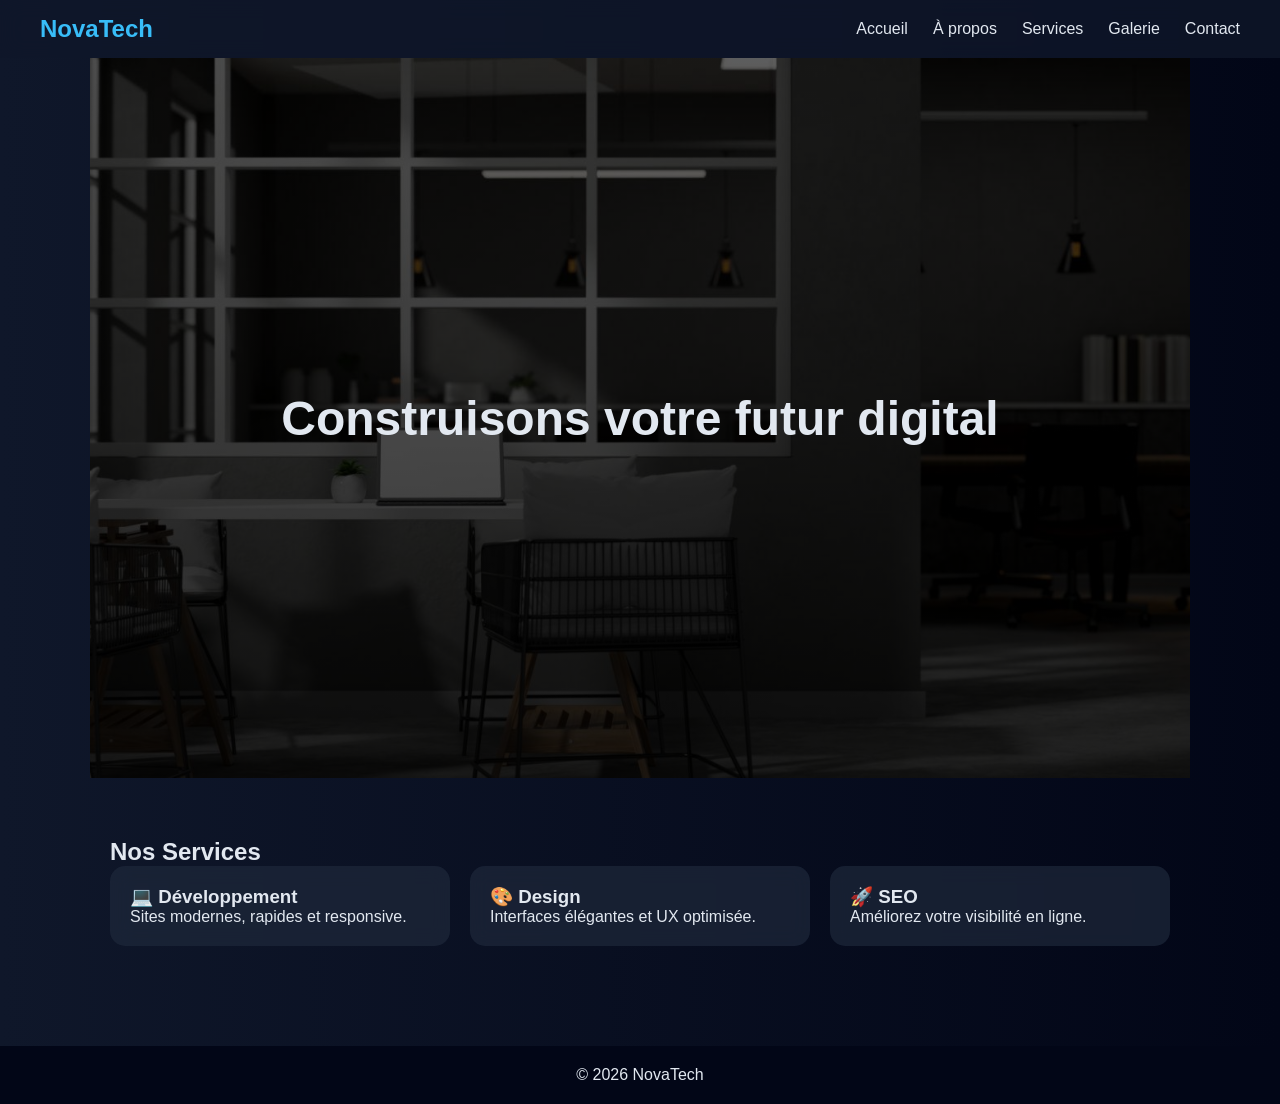
==== tp3/index.html @ 8be9b283 "add tp3" ====
<!DOCTYPE html>
<html lang="fr">
<head>
<meta charset="UTF-8">
<title>NovaTech</title>
<link rel="stylesheet" href="css/style.css">
</head>

<body>

<header>
  <nav>
    <h1>NovaTech</h1>
    <ul>
      <li><a href="index.html">Accueil</a></li>
      <li><a href="pages/about.html">À propos</a></li>
      <li><a href="pages/services.html">Services</a></li>
      <li><a href="pages/gallery.html">Galerie</a></li>
      <li><a href="pages/contact.html">Contact</a></li>
    </ul>
  </nav>
</header>

<section class="hero">
  <h1>Construisons votre futur digital</h1>
</section>

<section>
  <h2>Nos Services</h2>

  <div class="cards">
    <div class="card">
      <h3>💻 Développement</h3>
      <p>Sites modernes, rapides et responsive.</p>
    </div>

    <div class="card">
      <h3>🎨 Design</h3>
      <p>Interfaces élégantes et UX optimisée.</p>
    </div>

    <div class="card">
      <h3>🚀 SEO</h3>
      <p>Améliorez votre visibilité en ligne.</p>
    </div>
  </div>
</section>

<footer>
  <p>© 2026 NovaTech</p>
</footer>

</body>
</html>
---- tp3/css/style.css ----
/* RESET */
* {
  margin: 0;
  padding: 0;
  box-sizing: border-box;
}

/* BODY */
body {
  font-family: 'Segoe UI', sans-serif;
  background: linear-gradient(to right, #0f172a, #020617);
  color: #e2e8f0;
}

/* NAVBAR */
header {
  background: rgba(15, 23, 42, 0.8);
  backdrop-filter: blur(10px);
  padding: 15px 40px;
  position: sticky;
  top: 0;
}

nav {
  display: flex;
  justify-content: space-between;
  align-items: center;
}

nav h1 {
  color: #38bdf8;
}

nav ul {
  display: flex;
  gap: 25px;
  list-style: none;
}

nav a {
  color: #e2e8f0;
  text-decoration: none;
  transition: 0.3s;
}

nav a:hover {
  color: #38bdf8;
}

/* HERO */
.hero {
  height: 80vh;
  display: flex;
  justify-content: center;
  align-items: center;
  text-align: center;
  background: linear-gradient(rgba(0,0,0,0.6), rgba(0,0,0,0.8)),
              url('../images/hero.jpg') center/cover;
}

.hero h1 {
  font-size: 3rem;
}

/* SECTION */
section {
  max-width: 1100px;
  margin: auto;
  padding: 60px 20px;
}

/* CARDS */
.cards {
  display: grid;
  grid-template-columns: repeat(auto-fit, minmax(250px,1fr));
  gap: 20px;
}

.card {
  background: rgba(30, 41, 59, 0.7);
  padding: 20px;
  border-radius: 15px;
  backdrop-filter: blur(10px);
  transition: 0.3s;
}

.card:hover {
  transform: translateY(-8px);
}

/* IMAGE */
img {
  max-width: 100%;
  border-radius: 10px;
}

/* TABLE */
table {
  width: 100%;
  border-collapse: collapse;
  margin-top: 20px;
}

td, th {
  padding: 12px;
  border: 1px solid #334155;
}

/* FORM */
form {
  display: flex;
  flex-direction: column;
  gap: 10px;
}

input, textarea {
  padding: 12px;
  border-radius: 8px;
  border: none;
}

button {
  padding: 12px;
  background: #38bdf8;
  border: none;
  border-radius: 8px;
  cursor: pointer;
}

/* FOOTER */
footer {
  background: #020617;
  text-align: center;
  padding: 20px;
  margin-top: 40px;
}
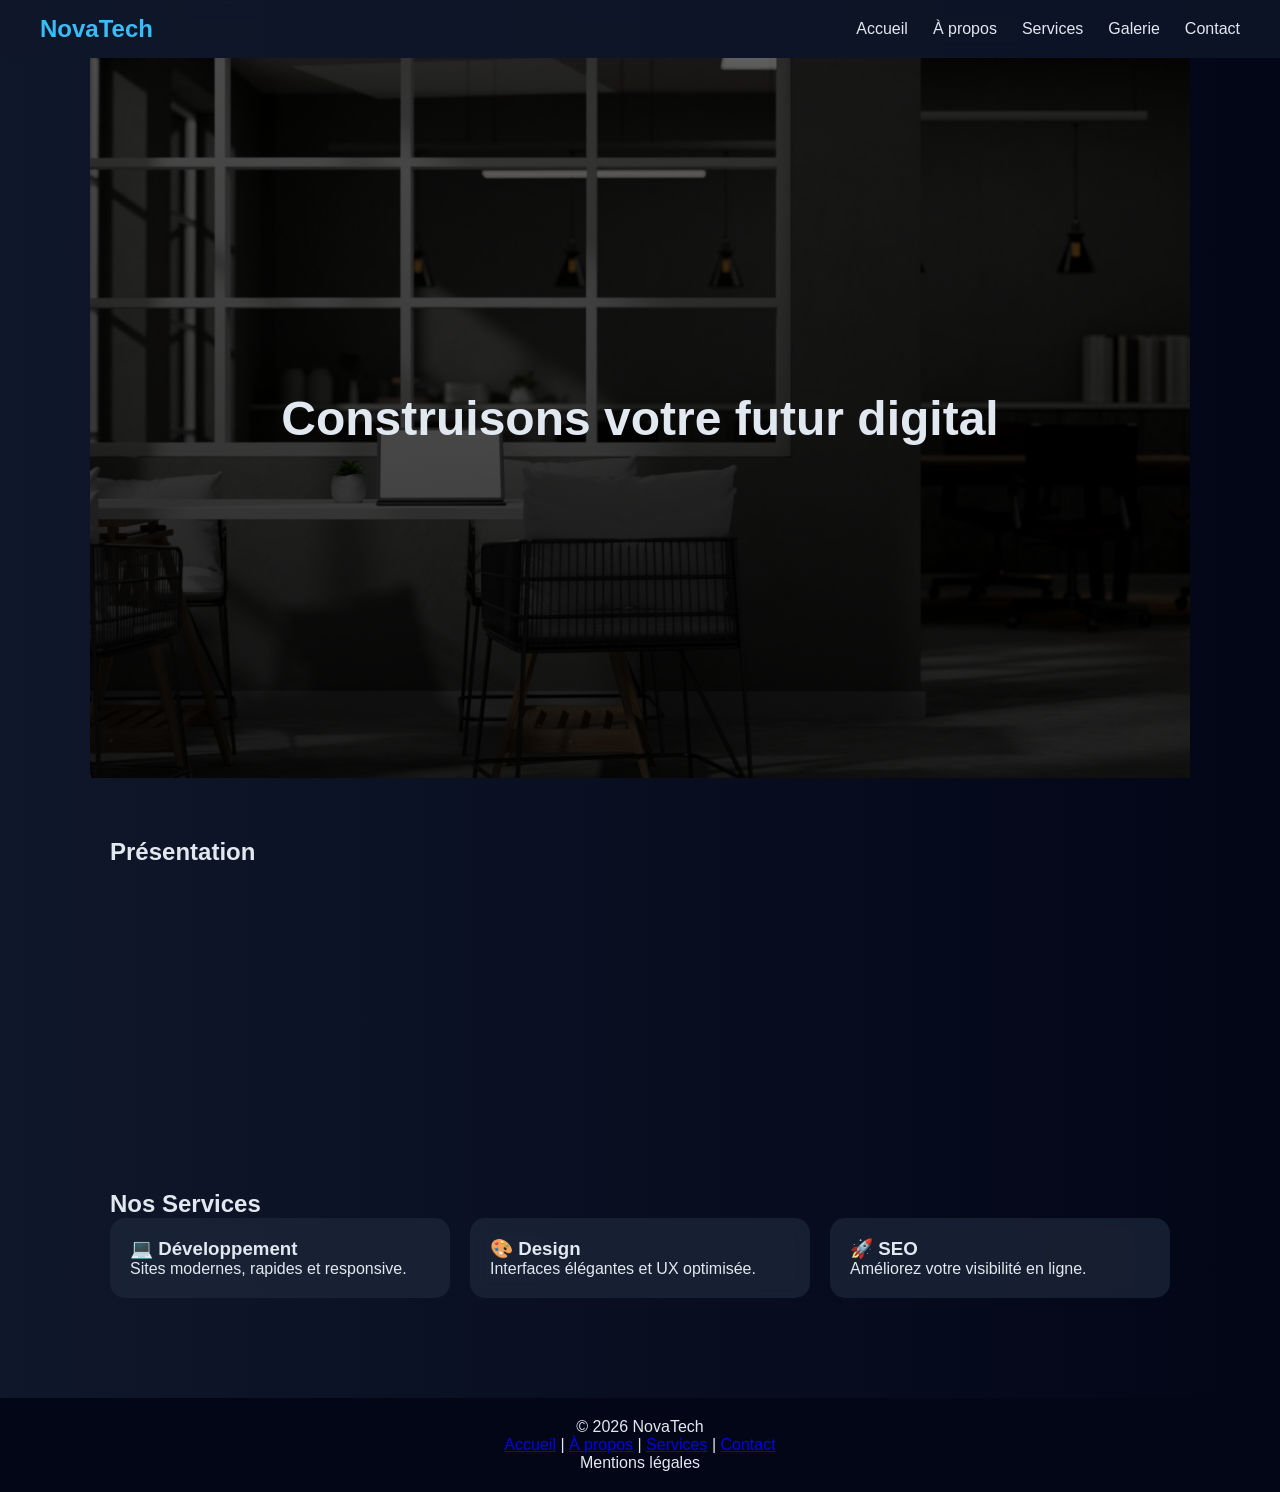
==== commit dc2bc6a0: "update tp3" ====
--- a/tp3/index.html
+++ b/tp3/index.html
@@ -24,7 +24,13 @@
 <section class="hero">
   <h1>Construisons votre futur digital</h1>
 </section>
+<section>
+  <h2>Présentation</h2>
 
+  <video autoplay muted loop width="400">
+    <source src="video.mp4" type="video/mp4">
+  </video>
+</section>
 <section>
   <h2>Nos Services</h2>
 
@@ -48,6 +54,15 @@
 
 <footer>
   <p>© 2026 NovaTech</p>
+
+  <p>
+    <a href="../index.html">Accueil</a> |
+    <a href="about.html">À propos</a> |
+    <a href="services.html">Services</a> |
+    <a href="contact.html">Contact</a>
+  </p>
+
+  <p>Mentions légales</p>
 </footer>
 
 </body>
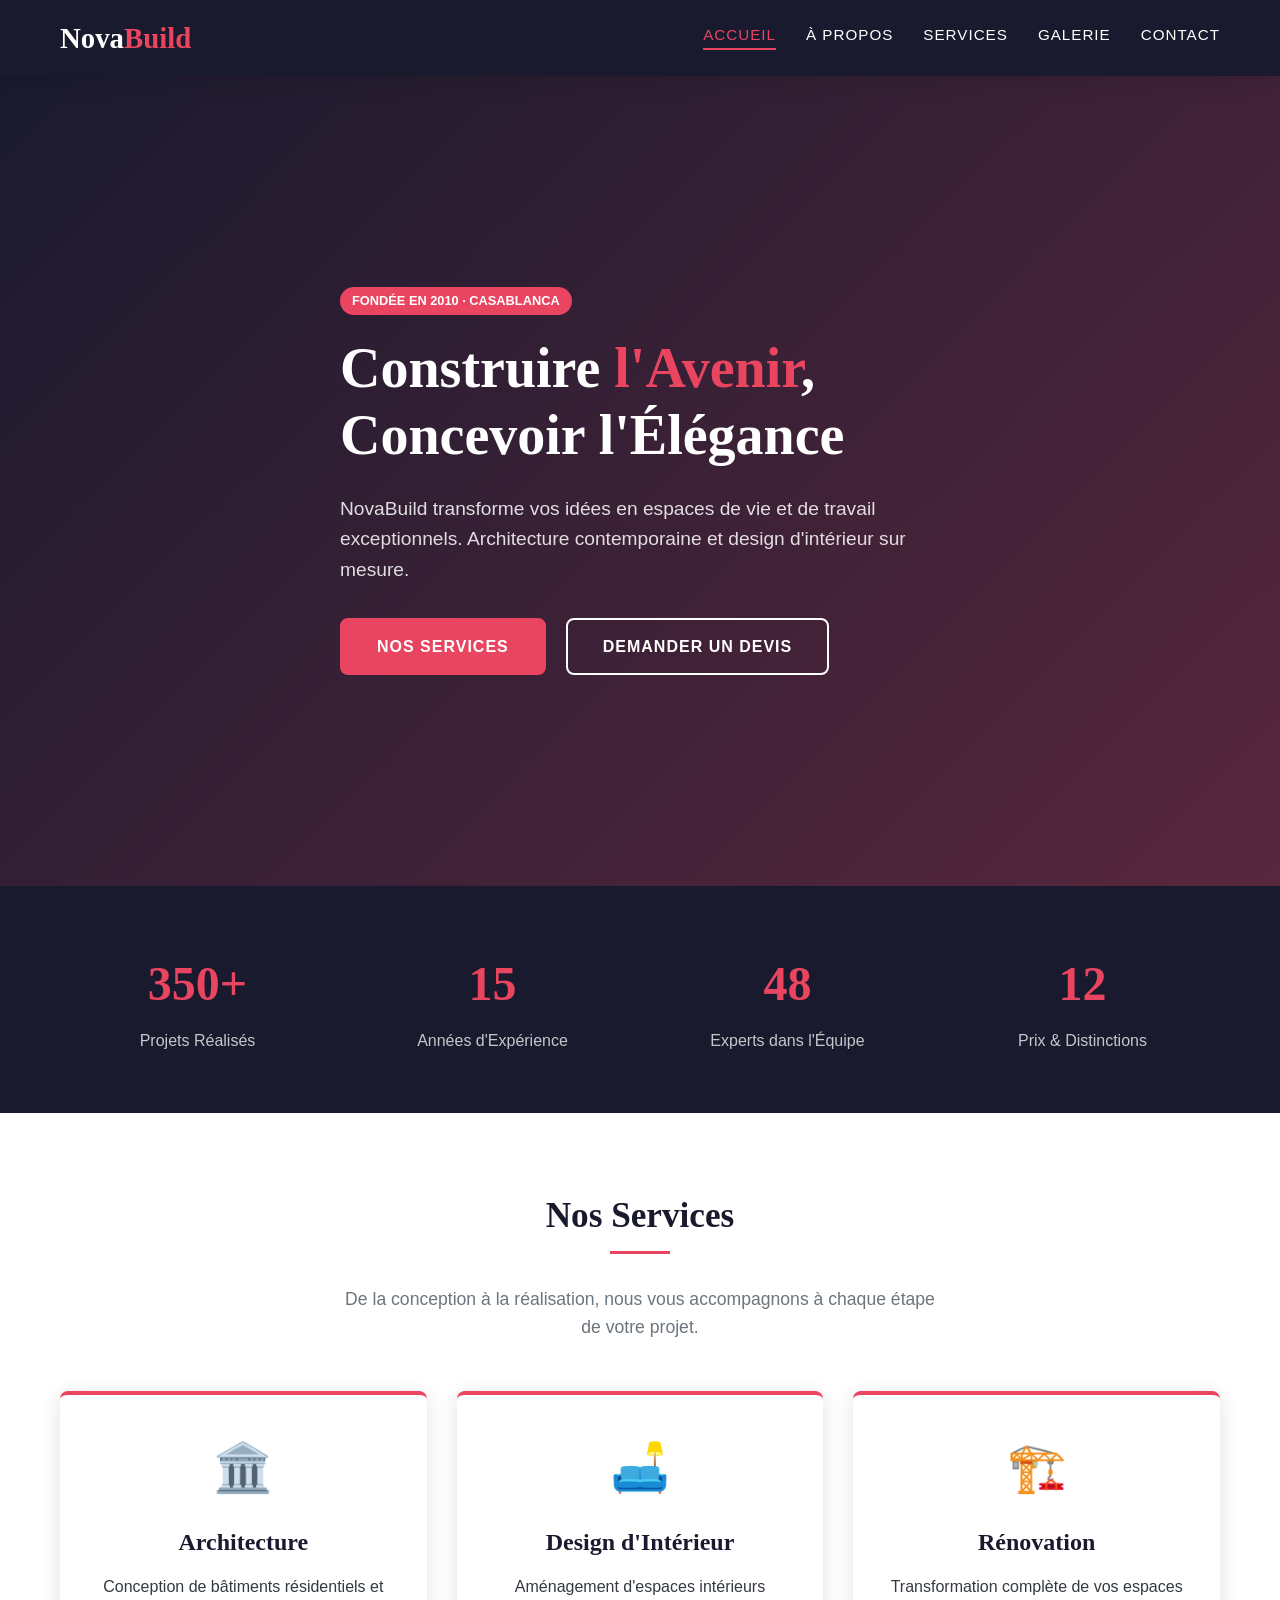
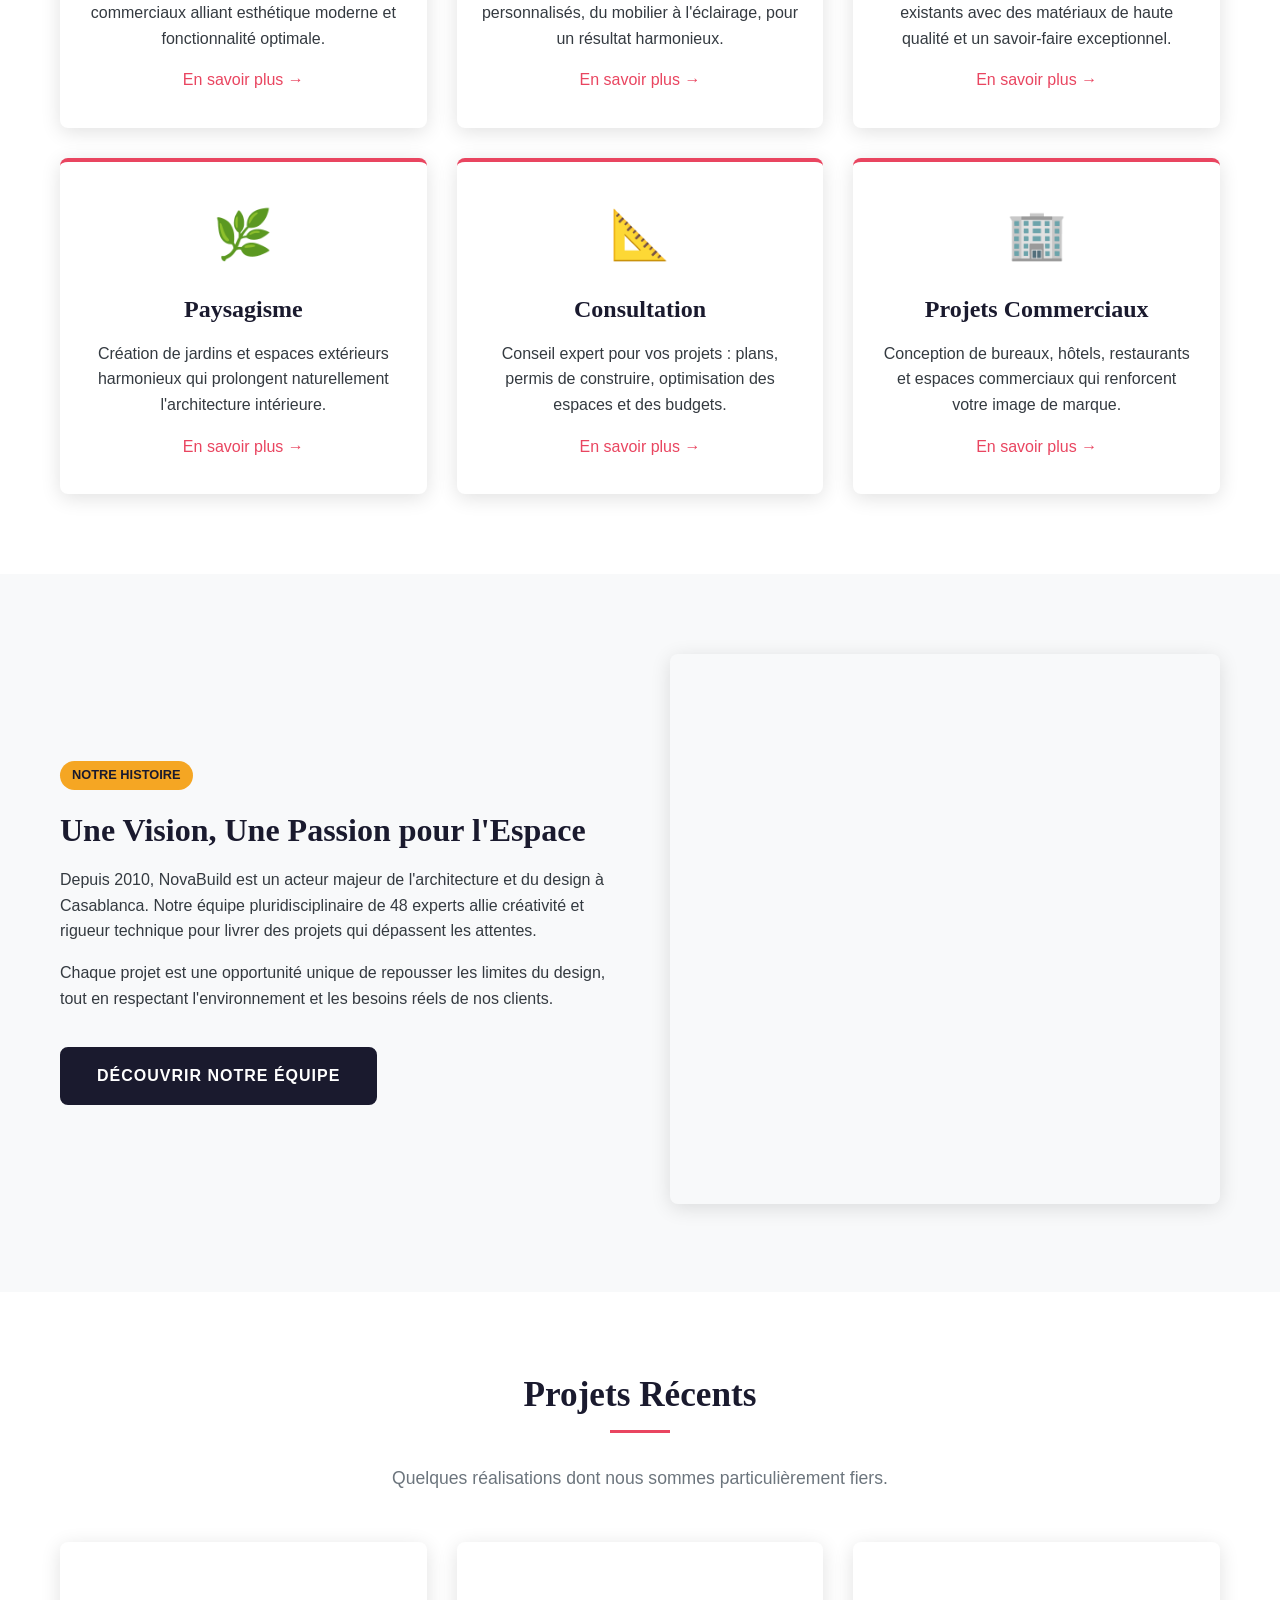
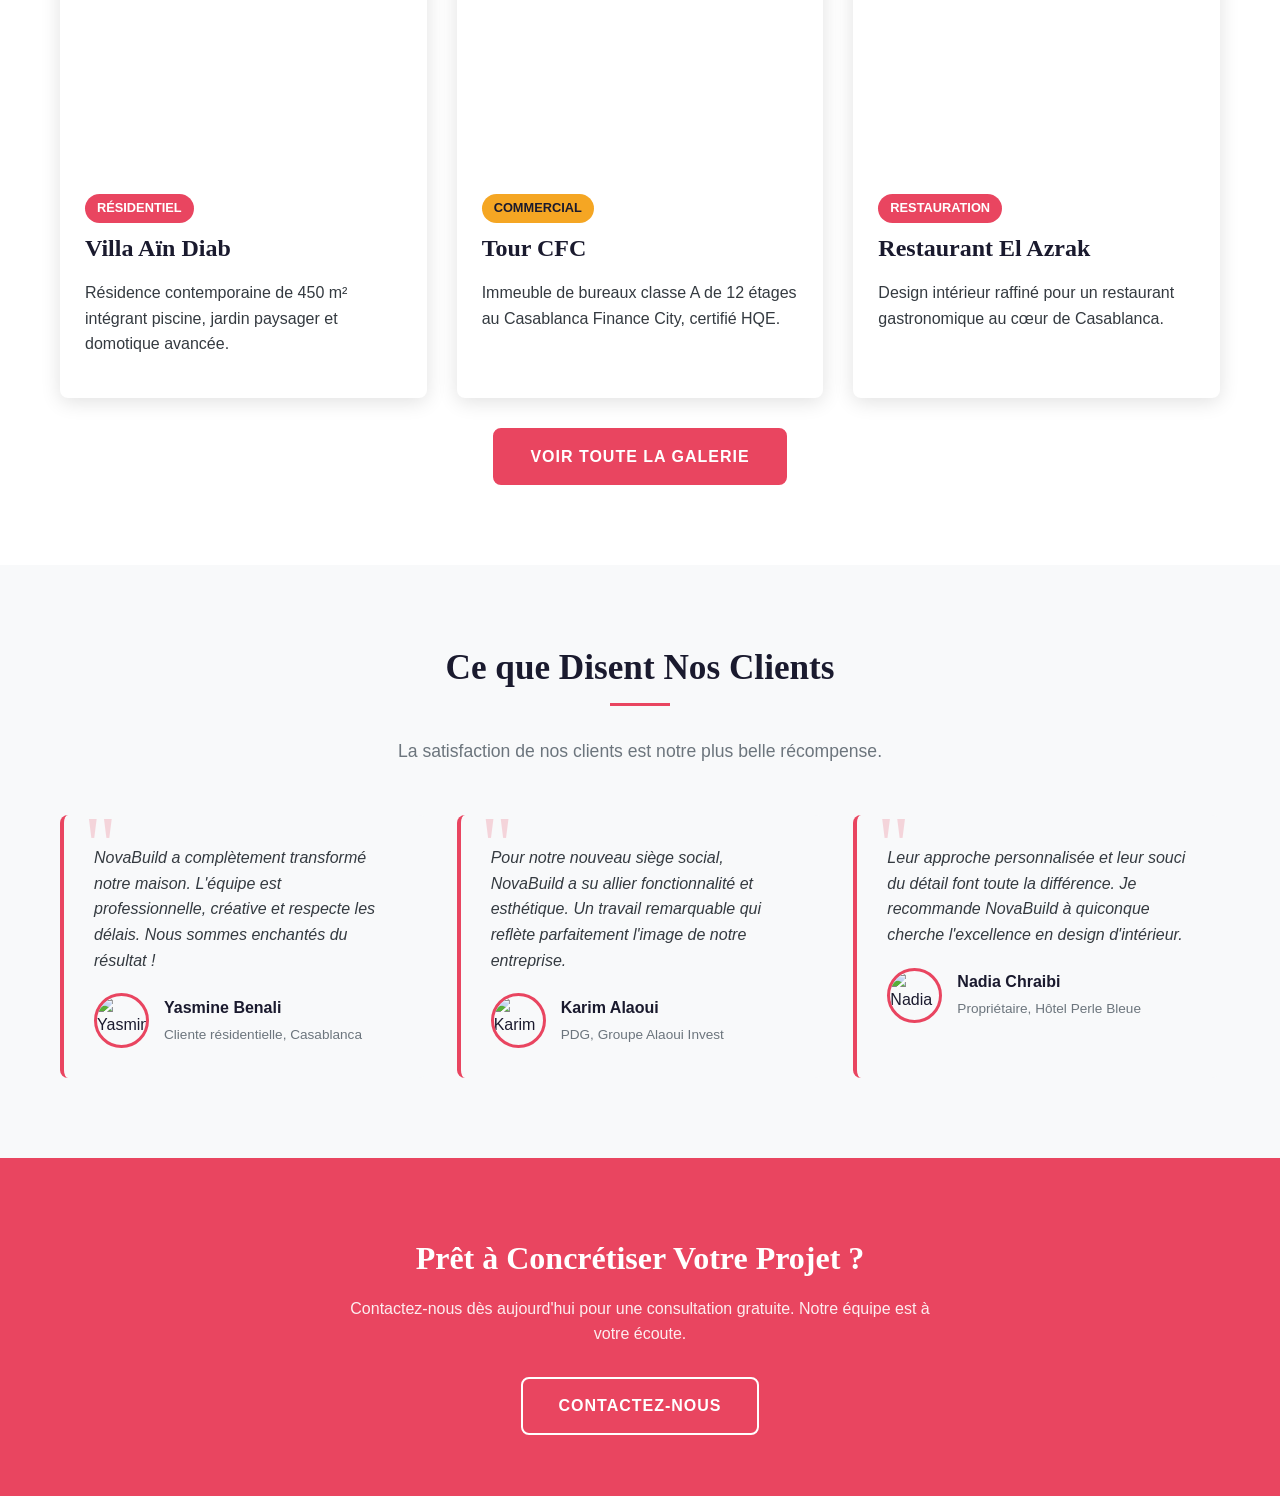
==== commit 97b0c62b: "upgrad tp3" ====
--- a/tp3/index.html
+++ b/tp3/index.html
@@ -1,69 +1,344 @@
 <!DOCTYPE html>
 <html lang="fr">
 <head>
-<meta charset="UTF-8">
-<title>NovaTech</title>
-<link rel="stylesheet" href="css/style.css">
+  <meta charset="UTF-8" />
+  <meta name="viewport" content="width=device-width, initial-scale=1.0" />
+  <title>NovaBuild – Architecture & Design d'Intérieur à Casablanca</title>
+  <meta name="description" content="NovaBuild est une entreprise d'architecture et de design d'intérieur à Casablanca. Nous créons des espaces modernes, fonctionnels et élégants." />
+  <meta name="keywords" content="architecture, design intérieur, Casablanca, Maroc, rénovation, construction" />
+  <meta name="author" content="NovaBuild" />
+
+  <!-- Open Graph -->
+  <meta property="og:title" content="NovaBuild – Architecture & Design d'Intérieur" />
+  <meta property="og:description" content="Nous créons des espaces qui inspirent. Architecture moderne et design d'intérieur à Casablanca." />
+  <meta property="og:type" content="website" />
+  <meta property="og:url" content="https://novabuild.ma/" />
+  <meta property="og:image" content="https://images.unsplash.com/photo-1486325212027-8081e485255e?w=1200" />
+  <meta property="og:locale" content="fr_FR" />
+  <meta property="og:site_name" content="NovaBuild" />
+
+  <!-- Twitter Card -->
+  <meta name="twitter:card" content="summary_large_image" />
+  <meta name="twitter:title" content="NovaBuild – Architecture & Design" />
+  <meta name="twitter:description" content="Des espaces modernes et élégants à Casablanca." />
+  <meta name="twitter:image" content="https://images.unsplash.com/photo-1486325212027-8081e485255e?w=1200" />
+
+  <link rel="canonical" href="https://novabuild.ma/" />
+  <link rel="stylesheet" href="css/style.css" />
 </head>
-
 <body>
 
-<header>
-  <nav>
-    <h1>NovaTech</h1>
-    <ul>
-      <li><a href="index.html">Accueil</a></li>
-      <li><a href="pages/about.html">À propos</a></li>
-      <li><a href="pages/services.html">Services</a></li>
-      <li><a href="pages/gallery.html">Galerie</a></li>
-      <li><a href="pages/contact.html">Contact</a></li>
-    </ul>
-  </nav>
-</header>
-
-<section class="hero">
-  <h1>Construisons votre futur digital</h1>
-</section>
-<section>
-  <h2>Présentation</h2>
-
-  <video autoplay muted loop width="400">
-    <source src="video.mp4" type="video/mp4">
-  </video>
-</section>
-<section>
-  <h2>Nos Services</h2>
-
-  <div class="cards">
-    <div class="card">
-      <h3>💻 Développement</h3>
-      <p>Sites modernes, rapides et responsive.</p>
-    </div>
-
-    <div class="card">
-      <h3>🎨 Design</h3>
-      <p>Interfaces élégantes et UX optimisée.</p>
-    </div>
-
-    <div class="card">
-      <h3>🚀 SEO</h3>
-      <p>Améliorez votre visibilité en ligne.</p>
-    </div>
-  </div>
-</section>
-
-<footer>
-  <p>© 2026 NovaTech</p>
-
-  <p>
-    <a href="../index.html">Accueil</a> |
-    <a href="about.html">À propos</a> |
-    <a href="services.html">Services</a> |
-    <a href="contact.html">Contact</a>
-  </p>
-
-  <p>Mentions légales</p>
-</footer>
+  <!-- HEADER -->
+  <header>
+    <div class="navbar">
+      <a href="index.html" class="logo">Nova<span>Build</span></a>
+      <nav>
+        <ul>
+          <li><a href="index.html" class="active">Accueil</a></li>
+          <li><a href="pages/about.html">À Propos</a></li>
+          <li><a href="pages/services.html">Services</a></li>
+          <li><a href="pages/gallery.html">Galerie</a></li>
+          <li><a href="pages/contact.html">Contact</a></li>
+        </ul>
+      </nav>
+    </div>
+  </header>
+
+  <!-- HERO SECTION -->
+  <section class="hero">
+    <video class="hero-video" autoplay muted loop playsinline>
+      <source src="https://www.w3schools.com/html/mov_bbb.mp4" type="video/mp4" />
+    </video>
+    <div class="hero-overlay"></div>
+    <div class="hero-content">
+      <span class="badge badge-accent mb-2">Fondée en 2010 · Casablanca</span>
+      <h1>Construire <span>l'Avenir</span>,<br>Concevoir l'Élégance</h1>
+      <p>NovaBuild transforme vos idées en espaces de vie et de travail exceptionnels. Architecture contemporaine et design d'intérieur sur mesure.</p>
+      <div class="hero-buttons">
+        <a href="pages/services.html" class="btn btn-primary">Nos Services</a>
+        <a href="pages/contact.html" class="btn btn-outline">Demander un Devis</a>
+      </div>
+    </div>
+  </section>
+
+  <!-- STATS -->
+  <section class="stats-section">
+    <div class="container">
+      <div class="grid-4">
+        <div class="stat-item">
+          <div class="stat-number">350+</div>
+          <div class="stat-label">Projets Réalisés</div>
+        </div>
+        <div class="stat-item">
+          <div class="stat-number">15</div>
+          <div class="stat-label">Années d'Expérience</div>
+        </div>
+        <div class="stat-item">
+          <div class="stat-number">48</div>
+          <div class="stat-label">Experts dans l'Équipe</div>
+        </div>
+        <div class="stat-item">
+          <div class="stat-number">12</div>
+          <div class="stat-label">Prix & Distinctions</div>
+        </div>
+      </div>
+    </div>
+  </section>
+
+  <!-- SERVICES -->
+  <section class="section">
+    <div class="container">
+      <div class="section-title">
+        <h2>Nos Services</h2>
+        <p>De la conception à la réalisation, nous vous accompagnons à chaque étape de votre projet.</p>
+      </div>
+      <div class="grid-3">
+        <div class="service-card">
+          <span class="icon">🏛️</span>
+          <h3>Architecture</h3>
+          <p>Conception de bâtiments résidentiels et commerciaux alliant esthétique moderne et fonctionnalité optimale.</p>
+          <a href="pages/services.html">En savoir plus →</a>
+        </div>
+        <div class="service-card">
+          <span class="icon">🛋️</span>
+          <h3>Design d'Intérieur</h3>
+          <p>Aménagement d'espaces intérieurs personnalisés, du mobilier à l'éclairage, pour un résultat harmonieux.</p>
+          <a href="pages/services.html">En savoir plus →</a>
+        </div>
+        <div class="service-card">
+          <span class="icon">🏗️</span>
+          <h3>Rénovation</h3>
+          <p>Transformation complète de vos espaces existants avec des matériaux de haute qualité et un savoir-faire exceptionnel.</p>
+          <a href="pages/services.html">En savoir plus →</a>
+        </div>
+        <div class="service-card">
+          <span class="icon">🌿</span>
+          <h3>Paysagisme</h3>
+          <p>Création de jardins et espaces extérieurs harmonieux qui prolongent naturellement l'architecture intérieure.</p>
+          <a href="pages/services.html">En savoir plus →</a>
+        </div>
+        <div class="service-card">
+          <span class="icon">📐</span>
+          <h3>Consultation</h3>
+          <p>Conseil expert pour vos projets : plans, permis de construire, optimisation des espaces et des budgets.</p>
+          <a href="pages/services.html">En savoir plus →</a>
+        </div>
+        <div class="service-card">
+          <span class="icon">🏢</span>
+          <h3>Projets Commerciaux</h3>
+          <p>Conception de bureaux, hôtels, restaurants et espaces commerciaux qui renforcent votre image de marque.</p>
+          <a href="pages/services.html">En savoir plus →</a>
+        </div>
+      </div>
+    </div>
+  </section>
+
+  <!-- ABOUT PREVIEW -->
+  <section class="section bg-light">
+    <div class="container">
+      <div class="about-intro">
+        <div>
+          <span class="badge badge-gold mb-2">Notre Histoire</span>
+          <h2>Une Vision, Une Passion pour l'Espace</h2>
+          <p>Depuis 2010, NovaBuild est un acteur majeur de l'architecture et du design à Casablanca. Notre équipe pluridisciplinaire de 48 experts allie créativité et rigueur technique pour livrer des projets qui dépassent les attentes.</p>
+          <p>Chaque projet est une opportunité unique de repousser les limites du design, tout en respectant l'environnement et les besoins réels de nos clients.</p>
+          <a href="pages/about.html" class="btn btn-dark mt-2">Découvrir Notre Équipe</a>
+        </div>
+        <div>
+          <picture>
+            <source
+              media="(min-width: 768px)"
+              srcset="https://images.unsplash.com/photo-1503387762-592deb58ef4e?w=800 800w,
+                      https://images.unsplash.com/photo-1503387762-592deb58ef4e?w=600 600w"
+              sizes="(max-width: 1024px) 600px, 800px"
+            />
+            <img
+              src="https://images.unsplash.com/photo-1503387762-592deb58ef4e?w=500"
+              alt="Équipe NovaBuild en réunion de conception"
+              style="width:100%; border-radius: 8px; box-shadow: 0 4px 20px rgba(0,0,0,0.12);"
+            />
+          </picture>
+        </div>
+      </div>
+    </div>
+  </section>
+
+  <!-- RECENT PROJECTS -->
+  <section class="section">
+    <div class="container">
+      <div class="section-title">
+        <h2>Projets Récents</h2>
+        <p>Quelques réalisations dont nous sommes particulièrement fiers.</p>
+      </div>
+      <div class="grid-3">
+        <div class="card">
+          <picture>
+            <source
+              srcset="https://images.unsplash.com/photo-1600585154340-be6161a56a0c?w=600 600w,
+                      https://images.unsplash.com/photo-1600585154340-be6161a56a0c?w=400 400w"
+              sizes="(max-width: 768px) 400px, 600px"
+            />
+            <img
+              class="card-img"
+              src="https://images.unsplash.com/photo-1600585154340-be6161a56a0c?w=400"
+              alt="Villa Aïn Diab – Résidence contemporaine"
+            />
+          </picture>
+          <div class="card-body">
+            <span class="badge badge-accent mb-1">Résidentiel</span>
+            <h3>Villa Aïn Diab</h3>
+            <p>Résidence contemporaine de 450 m² intégrant piscine, jardin paysager et domotique avancée.</p>
+          </div>
+        </div>
+        <div class="card">
+          <picture>
+            <source
+              srcset="https://images.unsplash.com/photo-1497366216548-37526070297c?w=600 600w,
+                      https://images.unsplash.com/photo-1497366216548-37526070297c?w=400 400w"
+              sizes="(max-width: 768px) 400px, 600px"
+            />
+            <img
+              class="card-img"
+              src="https://images.unsplash.com/photo-1497366216548-37526070297c?w=400"
+              alt="Tour CFC – Immeuble de bureaux"
+            />
+          </picture>
+          <div class="card-body">
+            <span class="badge badge-gold mb-1">Commercial</span>
+            <h3>Tour CFC</h3>
+            <p>Immeuble de bureaux classe A de 12 étages au Casablanca Finance City, certifié HQE.</p>
+          </div>
+        </div>
+        <div class="card">
+          <picture>
+            <source
+              srcset="https://images.unsplash.com/photo-1414235077428-338989a2e8c0?w=600 600w,
+                      https://images.unsplash.com/photo-1414235077428-338989a2e8c0?w=400 400w"
+              sizes="(max-width: 768px) 400px, 600px"
+            />
+            <img
+              class="card-img"
+              src="https://images.unsplash.com/photo-1414235077428-338989a2e8c0?w=400"
+              alt="Restaurant El Azrak – Design intérieur"
+            />
+          </picture>
+          <div class="card-body">
+            <span class="badge badge-accent mb-1">Restauration</span>
+            <h3>Restaurant El Azrak</h3>
+            <p>Design intérieur raffiné pour un restaurant gastronomique au cœur de Casablanca.</p>
+          </div>
+        </div>
+      </div>
+      <div class="text-center mt-3">
+        <a href="pages/gallery.html" class="btn btn-primary">Voir Toute la Galerie</a>
+      </div>
+    </div>
+  </section>
+
+  <!-- TESTIMONIALS -->
+  <section class="section bg-light">
+    <div class="container">
+      <div class="section-title">
+        <h2>Ce que Disent Nos Clients</h2>
+        <p>La satisfaction de nos clients est notre plus belle récompense.</p>
+      </div>
+      <div class="grid-3">
+        <div class="testimonial-card">
+          <p class="testimonial-text">NovaBuild a complètement transformé notre maison. L'équipe est professionnelle, créative et respecte les délais. Nous sommes enchantés du résultat !</p>
+          <div class="testimonial-author">
+            <img src="https://i.pravatar.cc/55?img=1" alt="Yasmine Benali" />
+            <div class="author-info">
+              <strong>Yasmine Benali</strong>
+              <span>Cliente résidentielle, Casablanca</span>
+            </div>
+          </div>
+        </div>
+        <div class="testimonial-card">
+          <p class="testimonial-text">Pour notre nouveau siège social, NovaBuild a su allier fonctionnalité et esthétique. Un travail remarquable qui reflète parfaitement l'image de notre entreprise.</p>
+          <div class="testimonial-author">
+            <img src="https://i.pravatar.cc/55?img=12" alt="Karim Alaoui" />
+            <div class="author-info">
+              <strong>Karim Alaoui</strong>
+              <span>PDG, Groupe Alaoui Invest</span>
+            </div>
+          </div>
+        </div>
+        <div class="testimonial-card">
+          <p class="testimonial-text">Leur approche personnalisée et leur souci du détail font toute la différence. Je recommande NovaBuild à quiconque cherche l'excellence en design d'intérieur.</p>
+          <div class="testimonial-author">
+            <img src="https://i.pravatar.cc/55?img=25" alt="Nadia Chraibi" />
+            <div class="author-info">
+              <strong>Nadia Chraibi</strong>
+              <span>Propriétaire, Hôtel Perle Bleue</span>
+            </div>
+          </div>
+        </div>
+      </div>
+    </div>
+  </section>
+
+  <!-- CTA -->
+  <section class="section" style="background-color: var(--accent);">
+    <div class="container text-center">
+      <h2 style="color:white;">Prêt à Concrétiser Votre Projet ?</h2>
+      <p style="color:rgba(255,255,255,0.9); max-width:600px; margin: 0 auto 30px;">Contactez-nous dès aujourd'hui pour une consultation gratuite. Notre équipe est à votre écoute.</p>
+      <a href="pages/contact.html" class="btn btn-outline">Contactez-Nous</a>
+    </div>
+  </section>
+
+  <!-- FOOTER -->
+  <footer>
+    <div class="container">
+      <div class="footer-grid">
+        <div class="footer-brand">
+          <a href="index.html" class="logo">Nova<span>Build</span></a>
+          <p>Leader de l'architecture et du design d'intérieur au Maroc depuis 2010. Nous créons des espaces qui inspirent et perdurent.</p>
+          <div class="footer-social">
+            <a href="#" class="social-link" aria-label="Facebook">f</a>
+            <a href="#" class="social-link" aria-label="Instagram">in</a>
+            <a href="#" class="social-link" aria-label="LinkedIn">li</a>
+            <a href="#" class="social-link" aria-label="YouTube">yt</a>
+          </div>
+        </div>
+        <div>
+          <h4>Plan du Site</h4>
+          <ul class="footer-links">
+            <li><a href="index.html">Accueil</a></li>
+            <li><a href="pages/about.html">À Propos</a></li>
+            <li><a href="pages/services.html">Services</a></li>
+            <li><a href="pages/gallery.html">Galerie</a></li>
+            <li><a href="pages/contact.html">Contact</a></li>
+          </ul>
+        </div>
+        <div>
+          <h4>Services</h4>
+          <ul class="footer-links">
+            <li><a href="pages/services.html">Architecture</a></li>
+            <li><a href="pages/services.html">Design d'Intérieur</a></li>
+            <li><a href="pages/services.html">Rénovation</a></li>
+            <li><a href="pages/services.html">Paysagisme</a></li>
+            <li><a href="pages/services.html">Consultation</a></li>
+          </ul>
+        </div>
+        <div>
+          <h4>Contact</h4>
+          <ul class="footer-links">
+            <li>📍 123 Bd Zerktouni, Casablanca</li>
+            <li>📞 +212 522 456 789</li>
+            <li>✉️ contact@novabuild.ma</li>
+            <li>🕐 Lun–Ven : 9h–18h</li>
+          </ul>
+        </div>
+      </div>
+    </div>
+    <div class="footer-bottom">
+      <p>© 2025 NovaBuild SARL. Tous droits réservés. |
+        <a href="#">Mentions Légales</a> |
+        <a href="#">Politique de Confidentialité</a> |
+        <a href="#">CGV</a>
+      </p>
+    </div>
+  </footer>
 
 </body>
 </html>
--- a/tp3/css/style.css
+++ b/tp3/css/style.css
@@ -1,136 +1,1003 @@
-/* RESET */
+/* ============================
+   NOVABUILD - CSS STYLESHEET
+   Basé sur les fondamentaux CSS
+   ============================ */
+
+/* === RESET & BASE === */
 * {
   margin: 0;
   padding: 0;
   box-sizing: border-box;
 }
 
-/* BODY */
+:root {
+  --primary: #1a1a2e;
+  --accent: #e94560;
+  --gold: #f5a623;
+  --light: #f8f9fa;
+  --white: #ffffff;
+  --gray: #6c757d;
+  --dark-gray: #343a40;
+  --border: #dee2e6;
+  --shadow: 0 4px 20px rgba(0,0,0,0.12);
+  --radius: 8px;
+  --font-heading: 'Georgia', serif;
+  --font-body: 'Verdana', sans-serif;
+  --transition: all 0.3s ease;
+}
+
+html {
+  scroll-behavior: smooth;
+}
+
 body {
-  font-family: 'Segoe UI', sans-serif;
-  background: linear-gradient(to right, #0f172a, #020617);
-  color: #e2e8f0;
-}
-
-/* NAVBAR */
+  font-family: var(--font-body);
+  font-size: 16px;
+  line-height: 1.6;
+  color: var(--primary);
+  background-color: var(--white);
+}
+
+/* === TYPOGRAPHY === */
+h1, h2, h3, h4, h5, h6 {
+  font-family: var(--font-heading);
+  font-weight: bold;
+  line-height: 1.3;
+  margin-bottom: 1rem;
+  color: var(--primary);
+}
+
+h1 { font-size: 2.5rem; }
+h2 { font-size: 2rem; }
+h3 { font-size: 1.5rem; }
+h4 { font-size: 1.25rem; }
+
+p {
+  margin-bottom: 1rem;
+  color: var(--dark-gray);
+}
+
+a {
+  color: var(--accent);
+  text-decoration: none;
+  transition: var(--transition);
+}
+
+a:hover {
+  color: var(--primary);
+  text-decoration: underline;
+}
+
+ul, ol {
+  margin-left: 1.5rem;
+  margin-bottom: 1rem;
+}
+
+li {
+  margin-bottom: 0.4rem;
+}
+
+/* === LAYOUT === */
+.container {
+  max-width: 1200px;
+  margin: 0 auto;
+  padding: 0 20px;
+}
+
+.section {
+  padding: 80px 0;
+}
+
+.section-title {
+  text-align: center;
+  margin-bottom: 50px;
+}
+
+.section-title h2 {
+  font-size: 2.2rem;
+  position: relative;
+  display: inline-block;
+  padding-bottom: 15px;
+}
+
+.section-title h2::after {
+  content: '';
+  position: absolute;
+  bottom: 0;
+  left: 50%;
+  transform: translateX(-50%);
+  width: 60px;
+  height: 3px;
+  background-color: var(--accent);
+}
+
+.section-title p {
+  font-size: 1.1rem;
+  color: var(--gray);
+  max-width: 600px;
+  margin: 15px auto 0;
+}
+
+/* === GRID === */
+.grid-2 {
+  display: grid;
+  grid-template-columns: repeat(2, 1fr);
+  gap: 30px;
+}
+
+.grid-3 {
+  display: grid;
+  grid-template-columns: repeat(3, 1fr);
+  gap: 30px;
+}
+
+.grid-4 {
+  display: grid;
+  grid-template-columns: repeat(4, 1fr);
+  gap: 20px;
+}
+
+/* === HEADER & NAVIGATION === */
 header {
-  background: rgba(15, 23, 42, 0.8);
-  backdrop-filter: blur(10px);
-  padding: 15px 40px;
+  background-color: var(--primary);
   position: sticky;
   top: 0;
-}
-
-nav {
+  z-index: 1000;
+  box-shadow: var(--shadow);
+}
+
+.navbar {
   display: flex;
   justify-content: space-between;
   align-items: center;
-}
-
-nav h1 {
-  color: #38bdf8;
+  padding: 15px 20px;
+  max-width: 1200px;
+  margin: 0 auto;
+}
+
+.logo {
+  font-family: var(--font-heading);
+  font-size: 1.8rem;
+  font-weight: bold;
+  color: var(--white);
+  text-decoration: none;
+}
+
+.logo span {
+  color: var(--accent);
 }
 
 nav ul {
-  display: flex;
-  gap: 25px;
   list-style: none;
-}
-
-nav a {
-  color: #e2e8f0;
+  margin: 0;
+  padding: 0;
+  display: flex;
+  gap: 30px;
+}
+
+nav ul li a {
+  color: var(--white);
+  font-size: 0.95rem;
+  text-transform: uppercase;
+  letter-spacing: 1px;
+  padding: 5px 0;
+  border-bottom: 2px solid transparent;
   text-decoration: none;
-  transition: 0.3s;
-}
-
-nav a:hover {
-  color: #38bdf8;
-}
-
-/* HERO */
+}
+
+nav ul li a:hover,
+nav ul li a.active {
+  color: var(--accent);
+  border-bottom-color: var(--accent);
+}
+
+/* === HERO SECTION === */
 .hero {
-  height: 80vh;
-  display: flex;
+  position: relative;
+  min-height: 90vh;
+  display: flex;
+  align-items: center;
+  overflow: hidden;
+  background-color: var(--primary);
+}
+
+.hero-video {
+  position: absolute;
+  top: 0;
+  left: 0;
+  width: 100%;
+  height: 100%;
+  object-fit: cover;
+  opacity: 0.3;
+}
+
+.hero-overlay {
+  position: absolute;
+  inset: 0;
+  background: linear-gradient(135deg, rgba(26,26,46,0.9) 0%, rgba(233,69,96,0.3) 100%);
+}
+
+.hero-content {
+  position: relative;
+  z-index: 1;
+  max-width: 1200px;
+  margin: 0 auto;
+  padding: 0 20px;
+  color: var(--white);
+}
+
+.hero-content h1 {
+  font-size: 3.5rem;
+  color: var(--white);
+  margin-bottom: 1.5rem;
+  line-height: 1.2;
+}
+
+.hero-content h1 span {
+  color: var(--accent);
+}
+
+.hero-content p {
+  font-size: 1.2rem;
+  color: rgba(255,255,255,0.85);
+  max-width: 600px;
+  margin-bottom: 2rem;
+}
+
+.hero-buttons {
+  display: flex;
+  gap: 20px;
+  flex-wrap: wrap;
+}
+
+/* === BUTTONS === */
+.btn {
+  display: inline-block;
+  padding: 14px 35px;
+  border-radius: var(--radius);
+  font-size: 1rem;
+  font-weight: bold;
+  text-transform: uppercase;
+  letter-spacing: 1px;
+  border: 2px solid transparent;
+  cursor: pointer;
+  transition: var(--transition);
+  text-decoration: none;
+}
+
+.btn-primary {
+  background-color: var(--accent);
+  color: var(--white);
+  border-color: var(--accent);
+}
+
+.btn-primary:hover {
+  background-color: transparent;
+  color: var(--accent);
+  text-decoration: none;
+}
+
+.btn-outline {
+  background-color: transparent;
+  color: var(--white);
+  border-color: var(--white);
+}
+
+.btn-outline:hover {
+  background-color: var(--white);
+  color: var(--primary);
+  text-decoration: none;
+}
+
+.btn-dark {
+  background-color: var(--primary);
+  color: var(--white);
+  border-color: var(--primary);
+}
+
+.btn-dark:hover {
+  background-color: transparent;
+  color: var(--primary);
+  text-decoration: none;
+}
+
+/* === CARDS === */
+.card {
+  background-color: var(--white);
+  border-radius: var(--radius);
+  box-shadow: var(--shadow);
+  overflow: hidden;
+  transition: var(--transition);
+}
+
+.card:hover {
+  transform: translateY(-5px);
+  box-shadow: 0 8px 30px rgba(0,0,0,0.2);
+}
+
+.card-img {
+  width: 100%;
+  height: 220px;
+  object-fit: cover;
+}
+
+.card-body {
+  padding: 25px;
+}
+
+.card-icon {
+  font-size: 2.5rem;
+  margin-bottom: 15px;
+  display: block;
+}
+
+/* === SERVICE CARDS === */
+.service-card {
+  background-color: var(--white);
+  border-radius: var(--radius);
+  padding: 35px 25px;
+  text-align: center;
+  box-shadow: var(--shadow);
+  border-top: 4px solid var(--accent);
+  transition: var(--transition);
+}
+
+.service-card:hover {
+  transform: translateY(-8px);
+  box-shadow: 0 10px 35px rgba(0,0,0,0.15);
+}
+
+.service-card .icon {
+  font-size: 3rem;
+  display: block;
+  margin-bottom: 20px;
+}
+
+/* === TESTIMONIALS === */
+.testimonial-card {
+  background-color: var(--light);
+  border-radius: var(--radius);
+  padding: 30px;
+  border-left: 4px solid var(--accent);
+  position: relative;
+}
+
+.testimonial-card::before {
+  content: '"';
+  font-size: 5rem;
+  color: var(--accent);
+  opacity: 0.2;
+  position: absolute;
+  top: -10px;
+  left: 20px;
+  font-family: Georgia, serif;
+  line-height: 1;
+}
+
+.testimonial-text {
+  font-style: italic;
+  margin-bottom: 20px;
+  color: var(--dark-gray);
+}
+
+.testimonial-author {
+  display: flex;
+  align-items: center;
+  gap: 15px;
+}
+
+.testimonial-author img {
+  width: 55px;
+  height: 55px;
+  border-radius: 50%;
+  object-fit: cover;
+  border: 3px solid var(--accent);
+}
+
+.author-info strong {
+  display: block;
+  color: var(--primary);
+}
+
+.author-info span {
+  font-size: 0.85rem;
+  color: var(--gray);
+}
+
+/* === STATS === */
+.stats-section {
+  background-color: var(--primary);
+  color: var(--white);
+  padding: 60px 0;
+}
+
+.stat-item {
+  text-align: center;
+}
+
+.stat-number {
+  font-size: 3rem;
+  font-weight: bold;
+  color: var(--accent);
+  font-family: var(--font-heading);
+}
+
+.stat-label {
+  font-size: 1rem;
+  color: rgba(255,255,255,0.75);
+  margin-top: 5px;
+}
+
+/* === TEAM === */
+.team-card {
+  text-align: center;
+}
+
+.team-card figure {
+  margin: 0;
+}
+
+.team-card img {
+  width: 200px;
+  height: 200px;
+  border-radius: 50%;
+  object-fit: cover;
+  border: 5px solid var(--accent);
+  margin-bottom: 15px;
+  transition: var(--transition);
+}
+
+.team-card:hover img {
+  border-color: var(--gold);
+  transform: scale(1.05);
+}
+
+.team-card figcaption {
+  padding: 10px;
+}
+
+.team-card figcaption h3 {
+  font-size: 1.3rem;
+  margin-bottom: 5px;
+}
+
+.team-card figcaption .role {
+  color: var(--accent);
+  font-size: 0.9rem;
+  font-weight: bold;
+  text-transform: uppercase;
+  letter-spacing: 1px;
+}
+
+.team-card figcaption p {
+  font-size: 0.9rem;
+  margin-top: 10px;
+}
+
+/* === GALLERY === */
+.gallery-grid {
+  display: grid;
+  grid-template-columns: repeat(3, 1fr);
+  gap: 15px;
+}
+
+.gallery-item {
+  overflow: hidden;
+  border-radius: var(--radius);
+  position: relative;
+}
+
+.gallery-item img {
+  width: 100%;
+  height: 250px;
+  object-fit: cover;
+  transition: var(--transition);
+  display: block;
+}
+
+.gallery-item:hover img {
+  transform: scale(1.08);
+}
+
+.gallery-overlay {
+  position: absolute;
+  inset: 0;
+  background: rgba(233,69,96,0.7);
+  display: flex;
+  align-items: center;
   justify-content: center;
+  opacity: 0;
+  transition: var(--transition);
+}
+
+.gallery-item:hover .gallery-overlay {
+  opacity: 1;
+}
+
+.gallery-overlay span {
+  color: var(--white);
+  font-size: 2rem;
+}
+
+/* === DETAILS / SUMMARY === */
+details {
+  border: 1px solid var(--border);
+  border-radius: var(--radius);
+  margin-bottom: 15px;
+  overflow: hidden;
+}
+
+summary {
+  padding: 18px 20px;
+  cursor: pointer;
+  background-color: var(--light);
+  font-weight: bold;
+  font-size: 1rem;
+  color: var(--primary);
+  list-style: none;
+  display: flex;
+  justify-content: space-between;
   align-items: center;
-  text-align: center;
-  background: linear-gradient(rgba(0,0,0,0.6), rgba(0,0,0,0.8)),
-              url('../images/hero.jpg') center/cover;
-}
-
-.hero h1 {
-  font-size: 3rem;
-}
-
-/* SECTION */
-section {
-  max-width: 1100px;
-  margin: auto;
-  padding: 60px 20px;
-}
-
-/* CARDS */
-.cards {
-  display: grid;
-  grid-template-columns: repeat(auto-fit, minmax(250px,1fr));
-  gap: 20px;
-}
-
-.card {
-  background: rgba(30, 41, 59, 0.7);
+  transition: var(--transition);
+}
+
+summary::-webkit-details-marker { display: none; }
+
+summary::after {
+  content: '+';
+  font-size: 1.4rem;
+  color: var(--accent);
+  font-weight: bold;
+}
+
+details[open] summary::after {
+  content: '−';
+}
+
+details[open] summary {
+  background-color: var(--primary);
+  color: var(--white);
+}
+
+.details-content {
   padding: 20px;
-  border-radius: 15px;
-  backdrop-filter: blur(10px);
-  transition: 0.3s;
-}
-
-.card:hover {
-  transform: translateY(-8px);
-}
-
-/* IMAGE */
-img {
-  max-width: 100%;
-  border-radius: 10px;
-}
-
-/* TABLE */
-table {
+  background-color: var(--white);
+}
+
+/* === PRICING TABLE === */
+.pricing-table {
   width: 100%;
   border-collapse: collapse;
-  margin-top: 20px;
-}
-
-td, th {
-  padding: 12px;
-  border: 1px solid #334155;
-}
-
-/* FORM */
-form {
+  box-shadow: var(--shadow);
+  border-radius: var(--radius);
+  overflow: hidden;
+}
+
+.pricing-table th,
+.pricing-table td {
+  padding: 16px 20px;
+  text-align: center;
+  border-bottom: 1px solid var(--border);
+}
+
+.pricing-table thead {
+  background-color: var(--primary);
+  color: var(--white);
+}
+
+.pricing-table thead th {
+  font-size: 1rem;
+  letter-spacing: 0.5px;
+}
+
+.pricing-table tbody tr:hover {
+  background-color: var(--light);
+}
+
+.pricing-table .highlight {
+  background-color: rgba(233,69,96,0.08);
+  font-weight: bold;
+}
+
+.pricing-table .price {
+  color: var(--accent);
+  font-weight: bold;
+  font-size: 1.1rem;
+}
+
+.pricing-table tfoot {
+  background-color: var(--light);
+  font-weight: bold;
+}
+
+/* === CONTACT FORM === */
+.contact-form-wrapper {
+  background-color: var(--white);
+  border-radius: var(--radius);
+  padding: 40px;
+  box-shadow: var(--shadow);
+}
+
+.form-group {
+  margin-bottom: 20px;
+}
+
+.form-group label {
+  display: block;
+  margin-bottom: 8px;
+  font-weight: bold;
+  color: var(--primary);
+  font-size: 0.95rem;
+}
+
+.form-group input,
+.form-group textarea,
+.form-group select {
+  width: 100%;
+  padding: 12px 16px;
+  border: 2px solid var(--border);
+  border-radius: var(--radius);
+  font-size: 1rem;
+  font-family: var(--font-body);
+  color: var(--primary);
+  background-color: var(--white);
+  transition: var(--transition);
+  outline: none;
+}
+
+.form-group input:focus,
+.form-group textarea:focus,
+.form-group select:focus {
+  border-color: var(--accent);
+  box-shadow: 0 0 0 3px rgba(233,69,96,0.1);
+}
+
+.form-group textarea {
+  min-height: 130px;
+  resize: vertical;
+}
+
+.form-row {
+  display: grid;
+  grid-template-columns: 1fr 1fr;
+  gap: 20px;
+}
+
+.form-check {
+  display: flex;
+  align-items: center;
+  gap: 10px;
+  margin-bottom: 15px;
+}
+
+.form-check input[type="checkbox"],
+.form-check input[type="radio"] {
+  width: auto;
+  accent-color: var(--accent);
+}
+
+.form-check label {
+  font-weight: normal;
+  margin-bottom: 0;
+  cursor: pointer;
+}
+
+.radio-group,
+.checkbox-group {
   display: flex;
   flex-direction: column;
   gap: 10px;
-}
-
-input, textarea {
-  padding: 12px;
-  border-radius: 8px;
+  margin-top: 5px;
+}
+
+/* === CONTACT INFO === */
+.contact-info-card {
+  background-color: var(--primary);
+  color: var(--white);
+  border-radius: var(--radius);
+  padding: 40px;
+}
+
+.contact-info-card h3 {
+  color: var(--white);
+  margin-bottom: 30px;
+}
+
+.info-item {
+  display: flex;
+  align-items: flex-start;
+  gap: 15px;
+  margin-bottom: 25px;
+}
+
+.info-icon {
+  font-size: 1.5rem;
+  color: var(--accent);
+  min-width: 30px;
+}
+
+.info-text strong {
+  display: block;
+  color: var(--white);
+  margin-bottom: 3px;
+}
+
+.info-text span {
+  color: rgba(255,255,255,0.75);
+  font-size: 0.95rem;
+}
+
+/* === MAP === */
+.map-container {
+  border-radius: var(--radius);
+  overflow: hidden;
+  box-shadow: var(--shadow);
+}
+
+.map-container iframe {
+  width: 100%;
+  height: 400px;
   border: none;
-}
-
-button {
-  padding: 12px;
-  background: #38bdf8;
-  border: none;
-  border-radius: 8px;
-  cursor: pointer;
-}
-
-/* FOOTER */
+  display: block;
+}
+
+/* === ABOUT PAGE === */
+.about-intro {
+  display: grid;
+  grid-template-columns: 1fr 1fr;
+  gap: 60px;
+  align-items: center;
+}
+
+.about-intro img {
+  width: 100%;
+  border-radius: var(--radius);
+  box-shadow: var(--shadow);
+}
+
+.values-list {
+  list-style: none;
+  margin-left: 0;
+}
+
+.values-list li {
+  padding: 10px 0;
+  border-bottom: 1px solid var(--border);
+  display: flex;
+  align-items: center;
+  gap: 12px;
+}
+
+.values-list li::before {
+  content: '✓';
+  color: var(--accent);
+  font-weight: bold;
+  font-size: 1.1rem;
+}
+
+/* === PAGE HERO (inner pages) === */
+.page-hero {
+  background-color: var(--primary);
+  padding: 70px 0;
+  text-align: center;
+  color: var(--white);
+  position: relative;
+  overflow: hidden;
+}
+
+.page-hero::before {
+  content: '';
+  position: absolute;
+  inset: 0;
+  background: linear-gradient(45deg, var(--accent) 0%, transparent 70%);
+  opacity: 0.15;
+}
+
+.page-hero h1 {
+  color: var(--white);
+  font-size: 3rem;
+  position: relative;
+}
+
+.page-hero p {
+  color: rgba(255,255,255,0.8);
+  font-size: 1.1rem;
+  position: relative;
+}
+
+.breadcrumb {
+  margin-top: 15px;
+  position: relative;
+}
+
+.breadcrumb a {
+  color: rgba(255,255,255,0.6);
+  font-size: 0.9rem;
+}
+
+.breadcrumb a:hover {
+  color: var(--accent);
+}
+
+.breadcrumb span {
+  color: var(--accent);
+  font-size: 0.9rem;
+}
+
+/* === FOOTER === */
 footer {
-  background: #020617;
+  background-color: var(--primary);
+  color: rgba(255,255,255,0.75);
+  padding: 60px 0 0;
+}
+
+.footer-grid {
+  display: grid;
+  grid-template-columns: 2fr 1fr 1fr 1fr;
+  gap: 40px;
+  padding-bottom: 40px;
+}
+
+.footer-brand .logo {
+  font-size: 1.6rem;
+  display: inline-block;
+  margin-bottom: 15px;
+}
+
+.footer-brand p {
+  color: rgba(255,255,255,0.65);
+  font-size: 0.9rem;
+  line-height: 1.7;
+}
+
+footer h4 {
+  color: var(--white);
+  font-size: 1rem;
+  text-transform: uppercase;
+  letter-spacing: 1px;
+  margin-bottom: 20px;
+}
+
+.footer-links {
+  list-style: none;
+  margin: 0;
+  padding: 0;
+}
+
+.footer-links li {
+  margin-bottom: 10px;
+}
+
+.footer-links a {
+  color: rgba(255,255,255,0.65);
+  font-size: 0.9rem;
+  transition: var(--transition);
+}
+
+.footer-links a:hover {
+  color: var(--accent);
+  text-decoration: none;
+  padding-left: 5px;
+}
+
+.footer-social {
+  display: flex;
+  gap: 12px;
+  margin-top: 20px;
+}
+
+.social-link {
+  width: 38px;
+  height: 38px;
+  background-color: rgba(255,255,255,0.1);
+  border-radius: 50%;
+  display: flex;
+  align-items: center;
+  justify-content: center;
+  color: var(--white);
+  text-decoration: none;
+  font-size: 0.85rem;
+  transition: var(--transition);
+}
+
+.social-link:hover {
+  background-color: var(--accent);
+  color: var(--white);
+  text-decoration: none;
+}
+
+.footer-bottom {
+  border-top: 1px solid rgba(255,255,255,0.1);
+  padding: 20px;
   text-align: center;
-  padding: 20px;
-  margin-top: 40px;
+  font-size: 0.85rem;
+}
+
+.footer-bottom a {
+  color: var(--accent);
+}
+
+/* === BADGES === */
+.badge {
+  display: inline-block;
+  padding: 4px 12px;
+  border-radius: 20px;
+  font-size: 0.8rem;
+  font-weight: bold;
+  text-transform: uppercase;
+}
+
+.badge-accent {
+  background-color: var(--accent);
+  color: var(--white);
+}
+
+.badge-gold {
+  background-color: var(--gold);
+  color: var(--primary);
+}
+
+/* === UTILITIES === */
+.text-center { text-align: center; }
+.text-right  { text-align: right; }
+.text-accent { color: var(--accent); }
+.text-white  { color: var(--white); }
+.text-gray   { color: var(--gray); }
+.bg-light    { background-color: var(--light); }
+.bg-primary  { background-color: var(--primary); }
+.mt-1 { margin-top: 10px; }
+.mt-2 { margin-top: 20px; }
+.mt-3 { margin-top: 30px; }
+.mb-1 { margin-bottom: 10px; }
+.mb-2 { margin-bottom: 20px; }
+.mb-3 { margin-bottom: 30px; }
+
+/* === RESPONSIVE === */
+@media (max-width: 1024px) {
+  .grid-4 { grid-template-columns: repeat(2, 1fr); }
+  .footer-grid { grid-template-columns: 1fr 1fr; }
+}
+
+@media (max-width: 768px) {
+  h1 { font-size: 2rem; }
+  h2 { font-size: 1.6rem; }
+
+  .navbar {
+    flex-direction: column;
+    gap: 15px;
+    padding: 15px;
+  }
+
+  nav ul {
+    gap: 15px;
+    flex-wrap: wrap;
+    justify-content: center;
+  }
+
+  .hero-content h1 { font-size: 2.2rem; }
+
+  .grid-2,
+  .grid-3,
+  .grid-4,
+  .gallery-grid,
+  .about-intro,
+  .form-row {
+    grid-template-columns: 1fr;
+  }
+
+  .footer-grid {
+    grid-template-columns: 1fr;
+  }
+
+  .section { padding: 50px 0; }
+  .page-hero { padding: 50px 0; }
+  .page-hero h1 { font-size: 2rem; }
+
+  .hero-buttons { flex-direction: column; align-items: flex-start; }
+}
+
+@media (max-width: 480px) {
+  .container { padding: 0 15px; }
+  .contact-form-wrapper { padding: 25px; }
+  .contact-info-card { padding: 25px; }
 }
